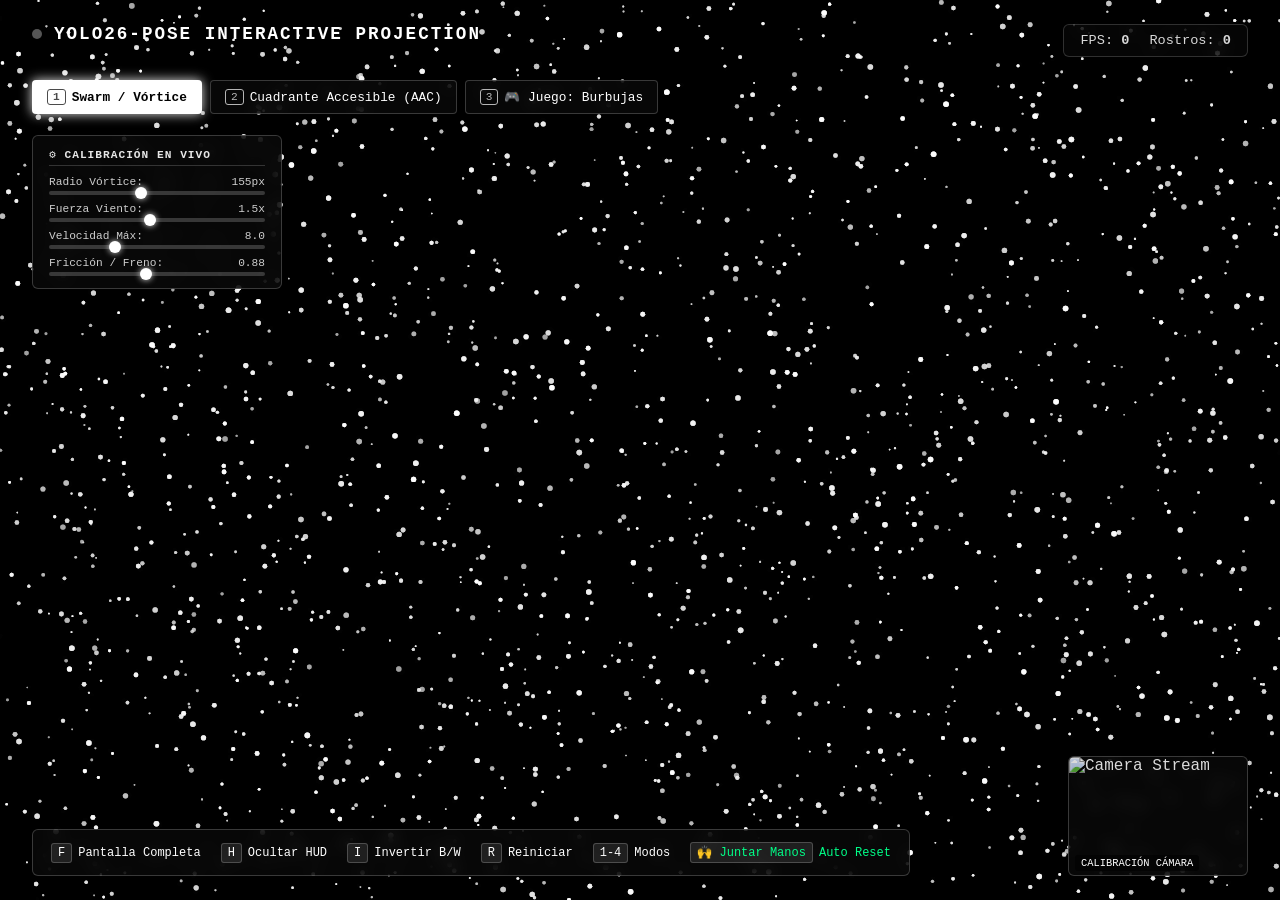
==== templates/index.html @ 2532fade "Initial commit: Proyeccion Interactiva YOLO Pose & Modos Feria de Ciencias" ====
<!DOCTYPE html>
<html lang="es">
<head>
    <meta charset="UTF-8">
    <meta name="viewport" content="width=device-width, initial-scale=1.0">
    <title>Proyección Interactiva | YOLO Pose Particles</title>
    <link rel="stylesheet" href="/static/css/styles.css">
</head>
<body>
    <!-- Canvas de Renderizado de Partículas -->
    <canvas id="projectionCanvas"></canvas>

    <!-- Cursor Facial Overlay (Puntero Láser / Guía de Cabeza) -->
    <div id="faceCursorIndicator">
        <div class="cross-h"></div>
    </div>

    <!-- Notificación Toast -->
    <div id="toastMsg" class="toast-msg">MODO: SWARM</div>

    <!-- HUD de Control & Métricas (Ocultable con [H]) -->
    <div id="hudContainer">
        <header class="hud-header">
            <div class="hud-title">
                <div id="statusDot" class="status-dot"></div>
                <span>YOLO26-POSE INTERACTIVE PROJECTION</span>
            </div>
            <div class="hud-metrics">
                <div>FPS: <strong id="fpsDisplay">0</strong></div>
                <div>Rostros: <strong id="faceCountDisplay">0</strong></div>
            </div>
        </header>

        <!-- Selector de Modos -->
        <nav class="mode-selector">
            <button class="mode-btn active" data-mode="swarm"><span class="key">1</span> Swarm / Vórtice</button>
            <button class="mode-btn" data-mode="quadrant"><span class="key">2</span> Cuadrante Accesible (AAC)</button>
            <button class="mode-btn" data-mode="bubbles"><span class="key">3</span> 🎮 Juego: Burbujas</button>
        </nav>

        <!-- Panel de Calibración Rápida en Vivo -->
        <div class="quick-tuning-panel">
            <div class="tuning-title">⚙️ CALIBRACIÓN EN VIVO</div>
            <div class="tuning-row">
                <label>Radio Vórtice: <span id="vortexVal">155px</span></label>
                <input type="range" id="vortexRadiusSlider" min="50" max="300" value="155" step="5">
            </div>
            <div class="tuning-row">
                <label>Fuerza Viento: <span id="windVal">1.5x</span></label>
                <input type="range" id="windStrengthSlider" min="0.2" max="3.0" value="1.5" step="0.1">
            </div>
            <div class="tuning-row">
                <label>Velocidad Máx: <span id="speedVal">8.0</span></label>
                <input type="range" id="maxSpeedSlider" min="3.0" max="20.0" value="8.0" step="0.5">
            </div>
            <div class="tuning-row">
                <label>Fricción / Freno: <span id="frictionVal">0.88</span></label>
                <input type="range" id="frictionSlider" min="0.80" max="0.98" value="0.88" step="0.01">
            </div>
        </div>

        <!-- MODO 3: Tablero Cuadrante Accesible (Grandes Zonas de Comunicación Rápida) -->
        <div id="quadrantPanel" class="quadrant-board-container hidden">
            <div class="quadrant-card top-left" data-msg="HOLA, BUENOS DÍAS">
                <div class="quad-icon">👋</div>
                <div class="quad-title">HOLA</div>
                <div class="quad-desc">Saludo cordial</div>
                <div class="dwell-fill"></div>
            </div>
            <div class="quadrant-card top-right" data-msg="MUCHAS GRACIAS">
                <div class="quad-icon">🙏</div>
                <div class="quad-title">GRACIAS</div>
                <div class="quad-desc">Agradecimiento</div>
                <div class="dwell-fill"></div>
            </div>
            <div class="quadrant-center-bar">
                <div class="quad-center-btn yes-btn" data-msg="SÍ">
                    <span>✅ SÍ</span>
                    <div class="dwell-fill"></div>
                </div>
                <div class="quad-center-status">
                    <span id="quadrantOutput">MUEVE LA CABEZA A UN CUADRANTE</span>
                </div>
                <div class="quad-center-btn no-btn" data-msg="NO">
                    <span>❌ NO</span>
                    <div class="dwell-fill"></div>
                </div>
            </div>
            <div class="quadrant-card bottom-left" data-msg="NECESITO AGUA POR FAVOR">
                <div class="quad-icon">💧</div>
                <div class="quad-title">AGUA</div>
                <div class="quad-desc">Hidratación</div>
                <div class="dwell-fill"></div>
            </div>
            <div class="quadrant-card bottom-right" data-msg="NECESITO AYUDA POR FAVOR">
                <div class="quad-icon">🆘</div>
                <div class="quad-title">AYUDA</div>
                <div class="quad-desc">Asistencia</div>
                <div class="dwell-fill"></div>
            </div>
        </div>

        <!-- MODO 4: Juego Interactivo de Reventar Burbujas con la Cabeza -->
        <div id="gameHudPanel" class="game-hud-container hidden">
            <div class="game-score-badge">
                <span>BURBUJAS REVENTADAS:</span>
                <strong id="gameScore">0</strong>
            </div>
            <div class="game-tip">🎯 ¡Toca las burbujas flotantes con tu nariz para reventarlas!</div>
        </div>

        <!-- Pie de página con atajos y miniatura de calibración -->
        <footer class="hud-footer">
            <div class="shortcuts-guide">
                <span><kbd>F</kbd> Pantalla Completa</span>
                <span><kbd>H</kbd> Ocultar HUD</span>
                <span><kbd>I</kbd> Invertir B/W</span>
                <span><kbd>R</kbd> Reiniciar</span>
                <span><kbd>1-4</kbd> Modos</span>
                <span class="gesture-badge"><kbd>🙌 Juntar Manos</kbd> Auto Reset</span>
            </div>

            <div class="cam-preview-box">
                <img src="/video_feed" alt="Camera Stream">
                <span class="cam-label">CALIBRACIÓN CÁMARA</span>
            </div>
        </footer>
    </div>

    <!-- Scripts -->
    <script src="/static/js/particles.js"></script>
    <script src="/static/js/app.js"></script>
</body>
</html>
---- static/css/styles.css ----
/* Reset & Base */
* {
    margin: 0;
    padding: 0;
    box-sizing: border-box;
    user-select: none;
}

:root {
    --bg-color: #000000;
    --fg-color: #ffffff;
    --accent-glow: rgba(255, 255, 255, 0.9);
    --panel-bg: rgba(10, 10, 10, 0.75);
    --panel-border: rgba(255, 255, 255, 0.2);
    --font-mono: "SF Mono", "Consolas", "Courier New", monospace;
}

/* Modo Invertido para proyección exterior de día */
body.inverted {
    --bg-color: #ffffff;
    --fg-color: #000000;
    --accent-glow: rgba(0, 0, 0, 0.9);
    --panel-bg: rgba(245, 245, 245, 0.85);
    --panel-border: rgba(0, 0, 0, 0.2);
}

html, body {
    width: 100%;
    height: 100%;
    overflow: hidden;
    background-color: var(--bg-color);
    color: var(--fg-color);
    font-family: var(--font-mono);
    transition: background-color 0.3s ease, color 0.3s ease;
}

/* Canvas de Pantalla Completa */
#projectionCanvas {
    position: absolute;
    top: 0;
    left: 0;
    width: 100vw;
    height: 100vh;
    display: block;
    z-index: 1;
}

/* Cursor Facial Visual de Alta Visibilidad (Pointer Láser / Guía) */
#faceCursorIndicator {
    position: absolute;
    width: 36px;
    height: 36px;
    border: 3px solid #00ff88;
    border-radius: 50%;
    pointer-events: none;
    transform: translate(-50%, -50%);
    transition: opacity 0.15s ease, transform 0.08s ease;
    z-index: 9999;
    box-shadow: 0 0 20px #00ff88, 0 0 10px rgba(0, 255, 136, 0.8);
    display: none;
}

#faceCursorIndicator::before {
    content: '';
    position: absolute;
    top: 50%;
    left: 50%;
    width: 8px;
    height: 8px;
    background: #00ff88;
    border-radius: 50%;
    transform: translate(-50%, -50%);
    box-shadow: 0 0 8px #00ff88;
}

/* Cruz de mira de francotirador / guía precisa */
#faceCursorIndicator::after {
    content: '';
    position: absolute;
    top: -8px;
    bottom: -8px;
    left: 50%;
    width: 2px;
    background: rgba(0, 255, 136, 0.7);
    transform: translateX(-50%);
}

#faceCursorIndicator .cross-h {
    position: absolute;
    left: -8px;
    right: -8px;
    top: 50%;
    height: 2px;
    background: rgba(0, 255, 136, 0.7);
    transform: translateY(-50%);
}

/* HUD Overlay */
#hudContainer {
    position: absolute;
    top: 0;
    left: 0;
    width: 100%;
    height: 100%;
    pointer-events: none;
    z-index: 10;
    transition: opacity 0.3s ease;
}

#hudContainer.hidden {
    opacity: 0;
    pointer-events: none;
}

/* Panel Superior: Estado & Modos */
.hud-header {
    position: absolute;
    top: 24px;
    left: 32px;
    right: 32px;
    display: flex;
    justify-content: space-between;
    align-items: flex-start;
}

.hud-title {
    font-size: 1.1rem;
    font-weight: 700;
    letter-spacing: 2px;
    text-transform: uppercase;
    display: flex;
    align-items: center;
    gap: 12px;
}

.status-dot {
    width: 10px;
    height: 10px;
    border-radius: 50%;
    background-color: #555;
    transition: background-color 0.3s ease;
}

.status-dot.active {
    background-color: #00ff66;
    box-shadow: 0 0 8px #00ff66;
}

.status-dot.tracking {
    background-color: var(--fg-color);
    box-shadow: 0 0 10px var(--accent-glow);
}

.hud-metrics {
    display: flex;
    gap: 20px;
    font-size: 0.85rem;
    opacity: 0.85;
    background: var(--panel-bg);
    padding: 8px 16px;
    border-radius: 6px;
    border: 1px solid var(--panel-border);
    backdrop-filter: blur(8px);
}

/* Modos Visuales Selector */
.mode-selector {
    position: absolute;
    top: 80px;
    left: 32px;
    display: flex;
    gap: 8px;
    pointer-events: auto;
}

.mode-btn {
    background: var(--panel-bg);
    border: 1px solid var(--panel-border);
    color: var(--fg-color);
    font-family: inherit;
    font-size: 0.8rem;
    padding: 8px 14px;
    border-radius: 4px;
    cursor: pointer;
    backdrop-filter: blur(8px);
    transition: all 0.2s ease;
    display: flex;
    align-items: center;
    gap: 6px;
}

.mode-btn:hover {
    border-color: var(--fg-color);
    transform: translateY(-2px);
}

.mode-btn.active {
    background: var(--fg-color);
    color: var(--bg-color);
    font-weight: bold;
    box-shadow: 0 0 12px var(--accent-glow);
}

.mode-btn .key {
    display: inline-block;
    padding: 1px 5px;
    font-size: 0.7rem;
    border: 1px solid currentColor;
    border-radius: 3px;
    opacity: 0.7;
}

/* Panel de Calibración Rápida en Vivo */
.quick-tuning-panel {
    position: absolute;
    top: 135px;
    left: 32px;
    background: var(--panel-bg);
    border: 1px solid var(--panel-border);
    border-radius: 6px;
    padding: 12px 16px;
    font-size: 0.75rem;
    backdrop-filter: blur(10px);
    width: 250px;
    display: flex;
    flex-direction: column;
    gap: 8px;
    pointer-events: auto;
}

.tuning-title {
    font-weight: bold;
    letter-spacing: 1px;
    font-size: 0.7rem;
    opacity: 0.9;
    margin-bottom: 2px;
    border-bottom: 1px solid var(--panel-border);
    padding-bottom: 4px;
}

.tuning-row {
    display: flex;
    flex-direction: column;
    gap: 3px;
}

.tuning-row label {
    display: flex;
    justify-content: space-between;
    font-size: 0.7rem;
    opacity: 0.8;
}

.tuning-row input[type="range"] {
    -webkit-appearance: none;
    appearance: none;
    width: 100%;
    height: 4px;
    background: rgba(128, 128, 128, 0.4);
    border-radius: 2px;
    outline: none;
    cursor: pointer;
}

.tuning-row input[type="range"]::-webkit-slider-thumb {
    -webkit-appearance: none;
    appearance: none;
    width: 12px;
    height: 12px;
    background: var(--fg-color);
    border-radius: 50%;
    box-shadow: 0 0 6px var(--accent-glow);
    cursor: pointer;
}

/* Panel Inferior: Atajos y Calibración */
.hud-footer {
    position: absolute;
    bottom: 24px;
    left: 32px;
    right: 32px;
    display: flex;
    justify-content: space-between;
    align-items: flex-end;
}

.gesture-badge {
    color: #00ff88;
}

.shortcuts-guide {
    background: var(--panel-bg);
    border: 1px solid var(--panel-border);
    padding: 12px 18px;
    border-radius: 6px;
    font-size: 0.75rem;
    backdrop-filter: blur(8px);
    display: flex;
    gap: 20px;
    pointer-events: auto;
}

.shortcuts-guide span {
    display: flex;
    align-items: center;
    gap: 6px;
}

.shortcuts-guide kbd {
    background: rgba(128, 128, 128, 0.2);
    border: 1px solid var(--panel-border);
    padding: 2px 6px;
    border-radius: 3px;
    font-family: inherit;
    font-size: 0.75rem;
}

/* Mini Camara Preview */
.cam-preview-box {
    width: 180px;
    height: 120px;
    background: var(--panel-bg);
    border: 1px solid var(--panel-border);
    border-radius: 6px;
    overflow: hidden;
    position: relative;
    backdrop-filter: blur(8px);
    pointer-events: auto;
}

.cam-preview-box img {
    width: 100%;
    height: 100%;
    object-fit: cover;
    opacity: 0.85;
}

.cam-label {
    position: absolute;
    bottom: 4px;
    left: 6px;
    font-size: 0.65rem;
    background: rgba(0, 0, 0, 0.6);
    padding: 2px 6px;
    border-radius: 3px;
    color: #fff;
}

/* MODO 3: Tablero Cuadrante Accesible (Grandes Zonas) */
.quadrant-board-container {
    position: absolute;
    top: 50%;
    left: 50%;
    transform: translate(-50%, -50%);
    width: 900px;
    height: 580px;
    max-width: 94vw;
    max-height: 85vh;
    display: grid;
    grid-template-columns: 1fr 1fr;
    grid-template-rows: 1fr 65px 1fr;
    gap: 16px;
    z-index: 20;
    pointer-events: auto;
    transition: opacity 0.3s ease;
}

.quadrant-board-container.hidden {
    display: none;
    opacity: 0;
    pointer-events: none;
}

.quadrant-card {
    position: relative;
    background: var(--panel-bg);
    border: 2px solid var(--fg-color);
    border-radius: 14px;
    display: flex;
    flex-direction: column;
    justify-content: center;
    align-items: center;
    cursor: pointer;
    overflow: hidden;
    backdrop-filter: blur(12px);
    transition: all 0.2s ease;
    box-shadow: 0 4px 20px rgba(0, 0, 0, 0.6);
}

.quadrant-card .quad-icon {
    font-size: 3.5rem;
    margin-bottom: 8px;
}

.quadrant-card .quad-title {
    font-size: 2rem;
    font-weight: 900;
    letter-spacing: 2px;
}

.quadrant-card .quad-desc {
    font-size: 0.85rem;
    opacity: 0.7;
    margin-top: 4px;
}

.quadrant-card.targeted, .quad-center-btn.targeted {
    border-color: #00ff88;
    box-shadow: 0 0 25px rgba(0, 255, 136, 0.6);
    transform: scale(1.03);
}

.quadrant-card.selected, .quad-center-btn.selected {
    background: var(--fg-color);
    color: var(--bg-color);
    transform: scale(0.97);
}

/* Barra central SÍ / NO y Estado */
.quadrant-center-bar {
    grid-column: span 2;
    display: flex;
    gap: 14px;
}

.quad-center-btn {
    position: relative;
    flex: 1;
    background: var(--panel-bg);
    border: 2px solid var(--fg-color);
    border-radius: 10px;
    display: flex;
    justify-content: center;
    align-items: center;
    font-size: 1.2rem;
    font-weight: bold;
    cursor: pointer;
    overflow: hidden;
    backdrop-filter: blur(10px);
    transition: all 0.2s ease;
}

.quad-center-status {
    flex: 2;
    background: rgba(128, 128, 128, 0.15);
    border: 1px dashed var(--panel-border);
    border-radius: 10px;
    display: flex;
    justify-content: center;
    align-items: center;
    font-size: 0.9rem;
    font-weight: bold;
    letter-spacing: 1px;
    text-align: center;
    padding: 0 12px;
}

.dwell-fill {
    position: absolute;
    bottom: 0;
    left: 0;
    width: 0%;
    height: 100%;
    background: #00ff88;
    opacity: 0.35;
    pointer-events: none;
    transition: width 0.05s linear;
}

/* MODO 4: Juego de Burbujas HUD */
.game-hud-container {
    position: absolute;
    top: 90px;
    left: 50%;
    transform: translateX(-50%);
    display: flex;
    flex-direction: column;
    align-items: center;
    gap: 8px;
    z-index: 20;
    pointer-events: none;
}

.game-hud-container.hidden {
    display: none;
}

.game-score-badge {
    background: var(--panel-bg);
    border: 2px solid #00ff88;
    padding: 10px 24px;
    border-radius: 30px;
    font-size: 1.2rem;
    font-weight: bold;
    letter-spacing: 1px;
    backdrop-filter: blur(10px);
    box-shadow: 0 0 20px rgba(0, 255, 136, 0.5);
    display: flex;
    gap: 12px;
    align-items: center;
}

.game-score-badge strong {
    font-size: 1.6rem;
    color: #00ff88;
}

.game-tip {
    font-size: 0.8rem;
    opacity: 0.85;
    background: rgba(0, 0, 0, 0.6);
    padding: 4px 12px;
    border-radius: 12px;
}

/* Notificación flotante temporal */
.toast-msg {
    position: absolute;
    bottom: 90px;
    left: 50%;
    transform: translateX(-50%);
    background: var(--fg-color);
    color: var(--bg-color);
    padding: 8px 20px;
    border-radius: 20px;
    font-size: 0.85rem;
    font-weight: bold;
    letter-spacing: 1px;
    box-shadow: 0 0 20px var(--accent-glow);
    pointer-events: none;
    opacity: 0;
    transition: opacity 0.3s ease, transform 0.3s ease;
    z-index: 100;
}

.toast-msg.show {
    opacity: 1;
    transform: translateX(-50%) translateY(-10px);
}
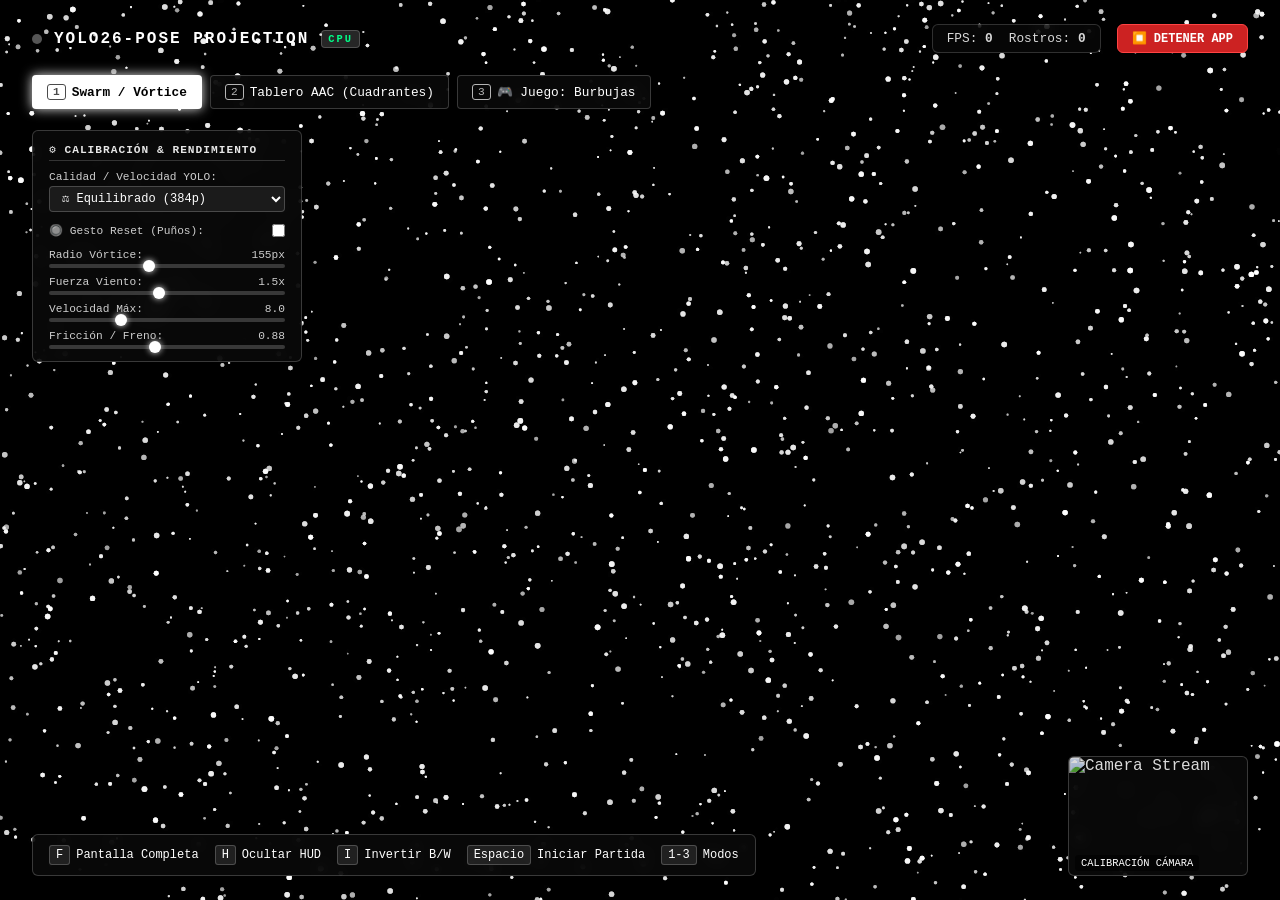
==== commit 46e2fcda: "mejoras en el juego y boton de detener" ====
--- a/templates/index.html
+++ b/templates/index.html
@@ -10,37 +10,132 @@
     <!-- Canvas de Renderizado de Partículas -->
     <canvas id="projectionCanvas"></canvas>
 
-    <!-- Cursor Facial Overlay (Puntero Láser / Guía de Cabeza) -->
-    <div id="faceCursorIndicator">
+    <!-- Punteros Faciales Láser -->
+    <div id="faceCursorIndicator" class="cursor-p1">
         <div class="cross-h"></div>
+        <span class="cursor-tag">P1</span>
+    </div>
+    <div id="faceCursorIndicatorP2" class="cursor-p2">
+        <div class="cross-h"></div>
+        <span class="cursor-tag">P2</span>
     </div>
 
     <!-- Notificación Toast -->
     <div id="toastMsg" class="toast-msg">MODO: SWARM</div>
+
+    <!-- OVERLAY PERMANENTE DEL JUEGO (SIEMPRE VISIBLE EN MODO BURBUJAS AUN CON HUD OCULTO [H]) -->
+    <div id="gameFloatingOverlay" class="game-floating-overlay hidden">
+        <div class="game-top-bar">
+            <!-- Timer Gigante de Competencia -->
+            <div class="game-timer-card">
+                <span class="timer-label">⏱️ TIEMPO RESTANTE</span>
+                <span id="gameTimerValue" class="timer-clock">01:00</span>
+            </div>
+
+            <!-- Marcador Jugador 1 -->
+            <div class="player-score-card p1-card">
+                <div class="p-avatar">P1</div>
+                <div class="p-info">
+                    <span class="p-name">JUGADOR 1</span>
+                    <strong id="scoreP1" class="p-points">0</strong>
+                </div>
+            </div>
+
+            <!-- Marcador Jugador 2 (Versus) -->
+            <div id="scoreCardP2" class="player-score-card p2-card hidden">
+                <div class="p-avatar">P2</div>
+                <div class="p-info">
+                    <span class="p-name">JUGADOR 2</span>
+                    <strong id="scoreP2" class="p-points">0</strong>
+                </div>
+            </div>
+        </div>
+
+        <!-- Banner de Estado de la Partida (Cuenta regresiva / Fin) -->
+        <div id="gameBigNotice" class="game-big-notice hidden">
+            <span id="gameBigNoticeText">¡LISTOS!</span>
+        </div>
+    </div>
+
+    <!-- MODAL / POPUP DE HISCORES (RÉCORDS) -->
+    <div id="hiscoresModal" class="modal-overlay hidden">
+        <div class="modal-content">
+            <div class="modal-header">
+                <h2>🏆 TABLA DE HIGH SCORES LOCAL</h2>
+                <button id="closeHiscoresBtn" class="modal-close">&times;</button>
+            </div>
+            <div class="modal-body">
+                <table class="hiscores-table">
+                    <thead>
+                        <tr>
+                            <th>#</th>
+                            <th>Modo</th>
+                            <th>Tiempo</th>
+                            <th>Puntaje</th>
+                            <th>Ganador</th>
+                            <th>Fecha</th>
+                        </tr>
+                    </thead>
+                    <tbody id="hiscoresTableBody">
+                        <tr><td colspan="6">Cargando récords...</td></tr>
+                    </tbody>
+                </table>
+            </div>
+            <div class="modal-footer">
+                <button id="btnNewGameFromModal" class="btn-primary">🎮 NUEVA PARTIDA</button>
+            </div>
+        </div>
+    </div>
 
     <!-- HUD de Control & Métricas (Ocultable con [H]) -->
     <div id="hudContainer">
         <header class="hud-header">
             <div class="hud-title">
                 <div id="statusDot" class="status-dot"></div>
-                <span>YOLO26-POSE INTERACTIVE PROJECTION</span>
-            </div>
-            <div class="hud-metrics">
-                <div>FPS: <strong id="fpsDisplay">0</strong></div>
-                <div>Rostros: <strong id="faceCountDisplay">0</strong></div>
+                <span>YOLO26-POSE PROJECTION</span>
+                <span id="deviceBadge" class="device-badge">CPU</span>
+            </div>
+            
+            <div class="hud-actions">
+                <div class="hud-metrics">
+                    <div>FPS: <strong id="fpsDisplay">0</strong></div>
+                    <div>Rostros: <strong id="faceCountDisplay">0</strong></div>
+                </div>
+
+                <!-- Botón de Apagado Limpio -->
+                <button id="btnShutdown" class="btn-shutdown" title="Detener el servidor y liberar la cámara">
+                    ⏹️ DETENER APP
+                </button>
             </div>
         </header>
 
         <!-- Selector de Modos -->
         <nav class="mode-selector">
             <button class="mode-btn active" data-mode="swarm"><span class="key">1</span> Swarm / Vórtice</button>
-            <button class="mode-btn" data-mode="quadrant"><span class="key">2</span> Cuadrante Accesible (AAC)</button>
+            <button class="mode-btn" data-mode="quadrant"><span class="key">2</span> Tablero AAC (Cuadrantes)</button>
             <button class="mode-btn" data-mode="bubbles"><span class="key">3</span> 🎮 Juego: Burbujas</button>
         </nav>
 
         <!-- Panel de Calibración Rápida en Vivo -->
         <div class="quick-tuning-panel">
-            <div class="tuning-title">⚙️ CALIBRACIÓN EN VIVO</div>
+            <div class="tuning-title">⚙️ CALIBRACIÓN & RENDIMIENTO</div>
+            
+            <!-- Selector de Rendimiento / Tamaño de Inferencia (Turbo para notebooks) -->
+            <div class="tuning-row">
+                <label>Calidad / Velocidad YOLO:</label>
+                <select id="inferenceSizeSelect" class="tuning-select">
+                    <option value="320">⚡ Turbo (320p - Ideal i7/840M)</option>
+                    <option value="384" selected>⚖️ Equilibrado (384p)</option>
+                    <option value="640">🎯 Alta Precisión (640p)</option>
+                </select>
+            </div>
+
+            <!-- Toggle Gesto Manos Juntas Reset -->
+            <div class="tuning-row toggle-row">
+                <label for="gestureResetToggle">🔘 Gesto Reset (Puños):</label>
+                <input type="checkbox" id="gestureResetToggle">
+            </div>
+
             <div class="tuning-row">
                 <label>Radio Vórtice: <span id="vortexVal">155px</span></label>
                 <input type="range" id="vortexRadiusSlider" min="50" max="300" value="155" step="5">
@@ -59,7 +154,30 @@
             </div>
         </div>
 
-        <!-- MODO 3: Tablero Cuadrante Accesible (Grandes Zonas de Comunicación Rápida) -->
+        <!-- PANEL DE CONTROL ESPECÍFICO DEL JUEGO DE BURBUJAS -->
+        <div id="gameControlPanel" class="game-control-panel hidden">
+            <div class="tuning-title">🎮 CONFIGURACIÓN DE COMPETENCIA</div>
+            
+            <div class="tuning-row">
+                <label>Participantes:</label>
+                <div class="player-toggle-group">
+                    <button id="btnMode1P" class="btn-toggle active">👤 1 Jugador</button>
+                    <button id="btnMode2P" class="btn-toggle">👥 2 Jugadores (Versus)</button>
+                </div>
+            </div>
+
+            <div class="tuning-row">
+                <label>Duración Timer: <strong id="timerSettingVal">60s</strong></label>
+                <input type="range" id="gameDurationSlider" min="30" max="120" value="60" step="10">
+            </div>
+
+            <div class="game-btn-group">
+                <button id="btnStartGame" class="btn-start-game">▶ INICIAR PARTIDA</button>
+                <button id="btnViewHiscores" class="btn-view-hiscores">🏆 VER RÉCORDS</button>
+            </div>
+        </div>
+
+        <!-- MODO 2: Tablero Cuadrante Accesible (Grandes Zonas de Comunicación Rápida) -->
         <div id="quadrantPanel" class="quadrant-board-container hidden">
             <div class="quadrant-card top-left" data-msg="HOLA, BUENOS DÍAS">
                 <div class="quad-icon">👋</div>
@@ -98,15 +216,6 @@
                 <div class="quad-desc">Asistencia</div>
                 <div class="dwell-fill"></div>
             </div>
-        </div>
-
-        <!-- MODO 4: Juego Interactivo de Reventar Burbujas con la Cabeza -->
-        <div id="gameHudPanel" class="game-hud-container hidden">
-            <div class="game-score-badge">
-                <span>BURBUJAS REVENTADAS:</span>
-                <strong id="gameScore">0</strong>
-            </div>
-            <div class="game-tip">🎯 ¡Toca las burbujas flotantes con tu nariz para reventarlas!</div>
         </div>
 
         <!-- Pie de página con atajos y miniatura de calibración -->
@@ -115,9 +224,8 @@
                 <span><kbd>F</kbd> Pantalla Completa</span>
                 <span><kbd>H</kbd> Ocultar HUD</span>
                 <span><kbd>I</kbd> Invertir B/W</span>
-                <span><kbd>R</kbd> Reiniciar</span>
-                <span><kbd>1-4</kbd> Modos</span>
-                <span class="gesture-badge"><kbd>🙌 Juntar Manos</kbd> Auto Reset</span>
+                <span><kbd>Espacio</kbd> Iniciar Partida</span>
+                <span><kbd>1-3</kbd> Modos</span>
             </div>
 
             <div class="cam-preview-box">
--- a/static/css/styles.css
+++ b/static/css/styles.css
@@ -10,8 +10,10 @@
     --bg-color: #000000;
     --fg-color: #ffffff;
     --accent-glow: rgba(255, 255, 255, 0.9);
-    --panel-bg: rgba(10, 10, 10, 0.75);
+    --panel-bg: rgba(10, 10, 10, 0.85);
     --panel-border: rgba(255, 255, 255, 0.2);
+    --p1-color: #00ff88;
+    --p2-color: #ff9900;
     --font-mono: "SF Mono", "Consolas", "Courier New", monospace;
 }
 
@@ -20,7 +22,7 @@
     --bg-color: #ffffff;
     --fg-color: #000000;
     --accent-glow: rgba(0, 0, 0, 0.9);
-    --panel-bg: rgba(245, 245, 245, 0.85);
+    --panel-bg: rgba(245, 245, 245, 0.88);
     --panel-border: rgba(0, 0, 0, 0.2);
 }
 
@@ -45,57 +47,224 @@
     z-index: 1;
 }
 
-/* Cursor Facial Visual de Alta Visibilidad (Pointer Láser / Guía) */
-#faceCursorIndicator {
+/* Cursors Faciales Láser */
+#faceCursorIndicator, #faceCursorIndicatorP2 {
     position: absolute;
     width: 36px;
     height: 36px;
-    border: 3px solid #00ff88;
     border-radius: 50%;
     pointer-events: none;
     transform: translate(-50%, -50%);
     transition: opacity 0.15s ease, transform 0.08s ease;
     z-index: 9999;
-    box-shadow: 0 0 20px #00ff88, 0 0 10px rgba(0, 255, 136, 0.8);
     display: none;
 }
 
-#faceCursorIndicator::before {
+#faceCursorIndicator.cursor-p1 {
+    border: 3px solid var(--p1-color);
+    box-shadow: 0 0 20px var(--p1-color), 0 0 10px rgba(0, 255, 136, 0.8);
+}
+
+#faceCursorIndicatorP2.cursor-p2 {
+    border: 3px solid var(--p2-color);
+    box-shadow: 0 0 20px var(--p2-color), 0 0 10px rgba(255, 153, 0, 0.8);
+}
+
+#faceCursorIndicator::before, #faceCursorIndicatorP2::before {
     content: '';
     position: absolute;
     top: 50%;
     left: 50%;
     width: 8px;
     height: 8px;
-    background: #00ff88;
     border-radius: 50%;
     transform: translate(-50%, -50%);
-    box-shadow: 0 0 8px #00ff88;
-}
-
-/* Cruz de mira de francotirador / guía precisa */
-#faceCursorIndicator::after {
-    content: '';
-    position: absolute;
-    top: -8px;
-    bottom: -8px;
-    left: 50%;
-    width: 2px;
-    background: rgba(0, 255, 136, 0.7);
-    transform: translateX(-50%);
-}
-
-#faceCursorIndicator .cross-h {
+}
+
+#faceCursorIndicator.cursor-p1::before { background: var(--p1-color); box-shadow: 0 0 8px var(--p1-color); }
+#faceCursorIndicatorP2.cursor-p2::before { background: var(--p2-color); box-shadow: 0 0 8px var(--p2-color); }
+
+#faceCursorIndicator .cross-h, #faceCursorIndicatorP2 .cross-h {
     position: absolute;
     left: -8px;
     right: -8px;
     top: 50%;
     height: 2px;
-    background: rgba(0, 255, 136, 0.7);
     transform: translateY(-50%);
 }
-
-/* HUD Overlay */
+#faceCursorIndicator .cross-h { background: rgba(0, 255, 136, 0.7); }
+#faceCursorIndicatorP2 .cross-h { background: rgba(255, 153, 0, 0.7); }
+
+.cursor-tag {
+    position: absolute;
+    top: -20px;
+    left: 50%;
+    transform: translateX(-50%);
+    font-size: 0.7rem;
+    font-weight: 900;
+    padding: 1px 4px;
+    border-radius: 3px;
+    background: rgba(0, 0, 0, 0.8);
+    color: #fff;
+}
+
+/* ========================================================= */
+/* OVERLAY FLOTANTE PERMANENTE PARA EL JUEGO (PROYECCIÓN)   */
+/* ========================================================= */
+.game-floating-overlay {
+    position: absolute;
+    top: 20px;
+    left: 50%;
+    transform: translateX(-50%);
+    z-index: 15; /* Superior al canvas pero independiente del HUD */
+    pointer-events: none;
+    display: flex;
+    flex-direction: column;
+    align-items: center;
+    gap: 16px;
+}
+
+.game-floating-overlay.hidden {
+    display: none;
+}
+
+.game-top-bar {
+    display: flex;
+    align-items: center;
+    gap: 24px;
+}
+
+/* Tarjeta del Timer */
+.game-timer-card {
+    background: var(--panel-bg);
+    border: 2px solid var(--fg-color);
+    padding: 8px 24px;
+    border-radius: 14px;
+    display: flex;
+    flex-direction: column;
+    align-items: center;
+    backdrop-filter: blur(12px);
+    box-shadow: 0 6px 25px rgba(0, 0, 0, 0.8);
+}
+
+.timer-label {
+    font-size: 0.7rem;
+    letter-spacing: 1.5px;
+    opacity: 0.8;
+}
+
+.timer-clock {
+    font-size: 2.2rem;
+    font-weight: 900;
+    letter-spacing: 2px;
+    color: #00e5ff;
+    text-shadow: 0 0 15px rgba(0, 229, 255, 0.6);
+}
+
+.timer-clock.urgent {
+    color: #ff3333;
+    animation: pulseTimer 0.6s infinite alternate;
+}
+
+@keyframes pulseTimer {
+    from { transform: scale(1); text-shadow: 0 0 10px #ff3333; }
+    to { transform: scale(1.15); text-shadow: 0 0 25px #ff0000; }
+}
+
+/* Tarjetas de Marcador de Jugadores */
+.player-score-card {
+    background: var(--panel-bg);
+    border-radius: 12px;
+    padding: 8px 20px;
+    display: flex;
+    align-items: center;
+    gap: 12px;
+    backdrop-filter: blur(12px);
+    box-shadow: 0 6px 20px rgba(0, 0, 0, 0.7);
+    transition: transform 0.2s ease;
+}
+
+.player-score-card.p1-card {
+    border: 2px solid var(--p1-color);
+}
+.player-score-card.p1-card .p-avatar {
+    background: var(--p1-color);
+    color: #000;
+}
+.player-score-card.p1-card .p-points {
+    color: var(--p1-color);
+}
+
+.player-score-card.p2-card {
+    border: 2px solid var(--p2-color);
+}
+.player-score-card.p2-card .p-avatar {
+    background: var(--p2-color);
+    color: #000;
+}
+.player-score-card.p2-card .p-points {
+    color: var(--p2-color);
+}
+
+.player-score-card.hidden {
+    display: none;
+}
+
+.p-avatar {
+    width: 32px;
+    height: 32px;
+    border-radius: 50%;
+    display: flex;
+    justify-content: center;
+    align-items: center;
+    font-weight: 900;
+    font-size: 0.85rem;
+}
+
+.p-info {
+    display: flex;
+    flex-direction: column;
+}
+
+.p-name {
+    font-size: 0.65rem;
+    letter-spacing: 1px;
+    opacity: 0.8;
+}
+
+.p-points {
+    font-size: 1.8rem;
+    font-weight: 900;
+    line-height: 1;
+}
+
+/* Gran Anuncio en Centro de Pantalla */
+.game-big-notice {
+    background: rgba(0, 0, 0, 0.85);
+    border: 3px solid #00e5ff;
+    padding: 16px 40px;
+    border-radius: 20px;
+    font-size: 2.5rem;
+    font-weight: 900;
+    letter-spacing: 2px;
+    color: #ffffff;
+    box-shadow: 0 0 40px rgba(0, 229, 255, 0.8);
+    backdrop-filter: blur(14px);
+    animation: noticePop 0.4s cubic-bezier(0.175, 0.885, 0.32, 1.275);
+}
+
+.game-big-notice.hidden {
+    display: none;
+}
+
+@keyframes noticePop {
+    0% { transform: scale(0.6); opacity: 0; }
+    100% { transform: scale(1); opacity: 1; }
+}
+
+/* ========================================================= */
+/* HUD Overlay Ocultable con [H]                             */
+/* ========================================================= */
 #hudContainer {
     position: absolute;
     top: 0;
@@ -103,7 +272,7 @@
     width: 100%;
     height: 100%;
     pointer-events: none;
-    z-index: 10;
+    z-index: 20;
     transition: opacity 0.3s ease;
 }
 
@@ -112,7 +281,7 @@
     pointer-events: none;
 }
 
-/* Panel Superior: Estado & Modos */
+/* Panel Superior */
 .hud-header {
     position: absolute;
     top: 24px;
@@ -120,17 +289,26 @@
     right: 32px;
     display: flex;
     justify-content: space-between;
-    align-items: flex-start;
+    align-items: center;
 }
 
 .hud-title {
-    font-size: 1.1rem;
+    font-size: 1rem;
     font-weight: 700;
     letter-spacing: 2px;
     text-transform: uppercase;
     display: flex;
     align-items: center;
     gap: 12px;
+}
+
+.device-badge {
+    font-size: 0.65rem;
+    background: rgba(255, 255, 255, 0.15);
+    border: 1px solid var(--panel-border);
+    padding: 2px 6px;
+    border-radius: 4px;
+    color: #00ff88;
 }
 
 .status-dot {
@@ -151,22 +329,49 @@
     box-shadow: 0 0 10px var(--accent-glow);
 }
 
+.hud-actions {
+    display: flex;
+    align-items: center;
+    gap: 16px;
+    pointer-events: auto;
+}
+
 .hud-metrics {
     display: flex;
-    gap: 20px;
-    font-size: 0.85rem;
+    gap: 16px;
+    font-size: 0.8rem;
     opacity: 0.85;
     background: var(--panel-bg);
-    padding: 8px 16px;
+    padding: 6px 14px;
     border-radius: 6px;
     border: 1px solid var(--panel-border);
     backdrop-filter: blur(8px);
 }
 
-/* Modos Visuales Selector */
+.btn-shutdown {
+    background: #cc2222;
+    color: #fff;
+    border: 1px solid #ff4444;
+    font-family: inherit;
+    font-size: 0.75rem;
+    font-weight: bold;
+    padding: 6px 14px;
+    border-radius: 6px;
+    cursor: pointer;
+    backdrop-filter: blur(8px);
+    transition: all 0.2s ease;
+}
+
+.btn-shutdown:hover {
+    background: #ee0000;
+    box-shadow: 0 0 12px rgba(255, 0, 0, 0.6);
+    transform: translateY(-2px);
+}
+
+/* Modos Visuales */
 .mode-selector {
     position: absolute;
-    top: 80px;
+    top: 75px;
     left: 32px;
     display: flex;
     gap: 8px;
@@ -210,10 +415,10 @@
     opacity: 0.7;
 }
 
-/* Panel de Calibración Rápida en Vivo */
+/* Panel de Calibración & Rendimiento */
 .quick-tuning-panel {
     position: absolute;
-    top: 135px;
+    top: 130px;
     left: 32px;
     background: var(--panel-bg);
     border: 1px solid var(--panel-border);
@@ -221,7 +426,7 @@
     padding: 12px 16px;
     font-size: 0.75rem;
     backdrop-filter: blur(10px);
-    width: 250px;
+    width: 270px;
     display: flex;
     flex-direction: column;
     gap: 8px;
@@ -244,6 +449,25 @@
     gap: 3px;
 }
 
+.tuning-row.toggle-row {
+    flex-direction: row;
+    justify-content: space-between;
+    align-items: center;
+    padding: 4px 0;
+}
+
+.tuning-select {
+    background: rgba(30, 30, 30, 0.9);
+    color: #fff;
+    border: 1px solid var(--panel-border);
+    padding: 4px 8px;
+    border-radius: 4px;
+    font-family: inherit;
+    font-size: 0.75rem;
+    outline: none;
+    cursor: pointer;
+}
+
 .tuning-row label {
     display: flex;
     justify-content: space-between;
@@ -273,7 +497,197 @@
     cursor: pointer;
 }
 
-/* Panel Inferior: Atajos y Calibración */
+/* Panel de Control Específico del Juego de Burbujas */
+.game-control-panel {
+    position: absolute;
+    top: 130px;
+    right: 32px;
+    background: var(--panel-bg);
+    border: 1px solid var(--panel-border);
+    border-radius: 8px;
+    padding: 14px 18px;
+    font-size: 0.75rem;
+    backdrop-filter: blur(10px);
+    width: 290px;
+    display: flex;
+    flex-direction: column;
+    gap: 12px;
+    pointer-events: auto;
+    box-shadow: 0 4px 20px rgba(0, 0, 0, 0.6);
+}
+
+.game-control-panel.hidden {
+    display: none;
+}
+
+.player-toggle-group {
+    display: flex;
+    gap: 6px;
+}
+
+.btn-toggle {
+    flex: 1;
+    background: rgba(255, 255, 255, 0.08);
+    border: 1px solid var(--panel-border);
+    color: var(--fg-color);
+    font-family: inherit;
+    font-size: 0.7rem;
+    padding: 6px 8px;
+    border-radius: 4px;
+    cursor: pointer;
+    transition: all 0.2s ease;
+}
+
+.btn-toggle.active {
+    background: #00ff88;
+    color: #000;
+    font-weight: bold;
+    border-color: #00ff88;
+}
+
+.game-btn-group {
+    display: flex;
+    flex-direction: column;
+    gap: 8px;
+    margin-top: 4px;
+}
+
+.btn-start-game {
+    background: #00ff88;
+    color: #000;
+    border: none;
+    font-family: inherit;
+    font-size: 0.85rem;
+    font-weight: 900;
+    padding: 10px;
+    border-radius: 6px;
+    cursor: pointer;
+    box-shadow: 0 0 15px rgba(0, 255, 136, 0.4);
+    transition: all 0.2s ease;
+}
+
+.btn-start-game:hover {
+    transform: translateY(-2px);
+    box-shadow: 0 0 20px rgba(0, 255, 136, 0.7);
+}
+
+.btn-view-hiscores {
+    background: rgba(255, 255, 255, 0.1);
+    color: var(--fg-color);
+    border: 1px solid var(--panel-border);
+    font-family: inherit;
+    font-size: 0.75rem;
+    padding: 6px;
+    border-radius: 4px;
+    cursor: pointer;
+    transition: all 0.2s ease;
+}
+
+.btn-view-hiscores:hover {
+    background: rgba(255, 255, 255, 0.2);
+}
+
+/* Modal de Highscores */
+.modal-overlay {
+    position: fixed;
+    top: 0;
+    left: 0;
+    width: 100vw;
+    height: 100vh;
+    background: rgba(0, 0, 0, 0.8);
+    display: flex;
+    justify-content: center;
+    align-items: center;
+    z-index: 10000;
+    backdrop-filter: blur(8px);
+}
+
+.modal-overlay.hidden {
+    display: none;
+}
+
+.modal-content {
+    background: #111;
+    border: 2px solid #00ff88;
+    border-radius: 12px;
+    width: 600px;
+    max-width: 90vw;
+    max-height: 80vh;
+    display: flex;
+    flex-direction: column;
+    box-shadow: 0 0 40px rgba(0, 255, 136, 0.4);
+    overflow: hidden;
+}
+
+.modal-header {
+    display: flex;
+    justify-content: space-between;
+    align-items: center;
+    padding: 16px 20px;
+    border-bottom: 1px solid #333;
+}
+
+.modal-header h2 {
+    font-size: 1.1rem;
+    color: #00ff88;
+    letter-spacing: 1px;
+}
+
+.modal-close {
+    background: none;
+    border: none;
+    color: #fff;
+    font-size: 1.5rem;
+    cursor: pointer;
+}
+
+.modal-body {
+    padding: 16px 20px;
+    overflow-y: auto;
+}
+
+.hiscores-table {
+    width: 100%;
+    border-collapse: collapse;
+    font-size: 0.8rem;
+}
+
+.hiscores-table th, .hiscores-table td {
+    padding: 8px 10px;
+    text-align: left;
+    border-bottom: 1px solid #222;
+}
+
+.hiscores-table th {
+    color: #888;
+    font-size: 0.7rem;
+    text-transform: uppercase;
+}
+
+.hiscores-table .table-score {
+    font-weight: bold;
+    color: #00ff88;
+}
+
+.modal-footer {
+    padding: 12px 20px;
+    border-top: 1px solid #333;
+    display: flex;
+    justify-content: flex-end;
+}
+
+.btn-primary {
+    background: #00ff88;
+    color: #000;
+    border: none;
+    padding: 8px 16px;
+    font-family: inherit;
+    font-weight: bold;
+    border-radius: 4px;
+    cursor: pointer;
+}
+
+/* Footer Atajos */
 .hud-footer {
     position: absolute;
     bottom: 24px;
@@ -284,19 +698,15 @@
     align-items: flex-end;
 }
 
-.gesture-badge {
-    color: #00ff88;
-}
-
 .shortcuts-guide {
     background: var(--panel-bg);
     border: 1px solid var(--panel-border);
-    padding: 12px 18px;
+    padding: 10px 16px;
     border-radius: 6px;
     font-size: 0.75rem;
     backdrop-filter: blur(8px);
     display: flex;
-    gap: 20px;
+    gap: 16px;
     pointer-events: auto;
 }
 
@@ -315,7 +725,6 @@
     font-size: 0.75rem;
 }
 
-/* Mini Camara Preview */
 .cam-preview-box {
     width: 180px;
     height: 120px;
@@ -346,7 +755,7 @@
     color: #fff;
 }
 
-/* MODO 3: Tablero Cuadrante Accesible (Grandes Zonas) */
+/* Cuadrantes AAC */
 .quadrant-board-container {
     position: absolute;
     top: 50%;
@@ -367,8 +776,6 @@
 
 .quadrant-board-container.hidden {
     display: none;
-    opacity: 0;
-    pointer-events: none;
 }
 
 .quadrant-card {
@@ -416,7 +823,6 @@
     transform: scale(0.97);
 }
 
-/* Barra central SÍ / NO y Estado */
 .quadrant-center-bar {
     grid-column: span 2;
     display: flex;
@@ -467,53 +873,7 @@
     transition: width 0.05s linear;
 }
 
-/* MODO 4: Juego de Burbujas HUD */
-.game-hud-container {
-    position: absolute;
-    top: 90px;
-    left: 50%;
-    transform: translateX(-50%);
-    display: flex;
-    flex-direction: column;
-    align-items: center;
-    gap: 8px;
-    z-index: 20;
-    pointer-events: none;
-}
-
-.game-hud-container.hidden {
-    display: none;
-}
-
-.game-score-badge {
-    background: var(--panel-bg);
-    border: 2px solid #00ff88;
-    padding: 10px 24px;
-    border-radius: 30px;
-    font-size: 1.2rem;
-    font-weight: bold;
-    letter-spacing: 1px;
-    backdrop-filter: blur(10px);
-    box-shadow: 0 0 20px rgba(0, 255, 136, 0.5);
-    display: flex;
-    gap: 12px;
-    align-items: center;
-}
-
-.game-score-badge strong {
-    font-size: 1.6rem;
-    color: #00ff88;
-}
-
-.game-tip {
-    font-size: 0.8rem;
-    opacity: 0.85;
-    background: rgba(0, 0, 0, 0.6);
-    padding: 4px 12px;
-    border-radius: 12px;
-}
-
-/* Notificación flotante temporal */
+/* Toast */
 .toast-msg {
     position: absolute;
     bottom: 90px;
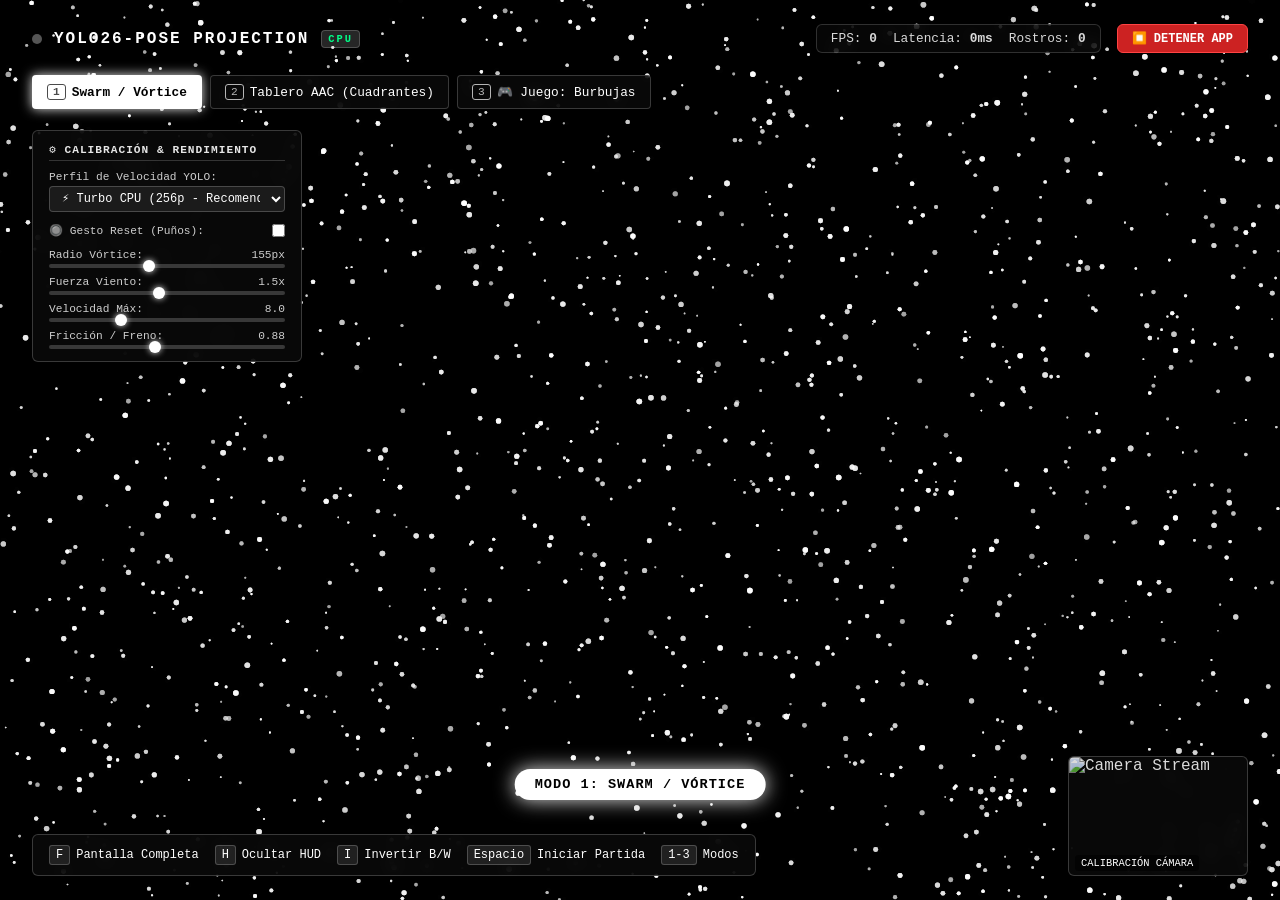
==== commit 30f9f1b3: "mejora modo rapido" ====
--- a/templates/index.html
+++ b/templates/index.html
@@ -99,6 +99,7 @@
             <div class="hud-actions">
                 <div class="hud-metrics">
                     <div>FPS: <strong id="fpsDisplay">0</strong></div>
+                    <div>Latencia: <strong id="latencyDisplay">0ms</strong></div>
                     <div>Rostros: <strong id="faceCountDisplay">0</strong></div>
                 </div>
 
@@ -120,13 +121,14 @@
         <div class="quick-tuning-panel">
             <div class="tuning-title">⚙️ CALIBRACIÓN & RENDIMIENTO</div>
             
-            <!-- Selector de Rendimiento / Tamaño de Inferencia (Turbo para notebooks) -->
-            <div class="tuning-row">
-                <label>Calidad / Velocidad YOLO:</label>
+            <!-- Selector de Rendimiento con saltos notorios -->
+            <div class="tuning-row">
+                <label>Perfil de Velocidad YOLO:</label>
                 <select id="inferenceSizeSelect" class="tuning-select">
-                    <option value="320">⚡ Turbo (320p - Ideal i7/840M)</option>
-                    <option value="384" selected>⚖️ Equilibrado (384p)</option>
-                    <option value="640">🎯 Alta Precisión (640p)</option>
+                    <option value="192">🚀 Ultra Rápido (192p + Skip - 40+ FPS)</option>
+                    <option value="256" selected>⚡ Turbo CPU (256p - Recomendado)</option>
+                    <option value="384">⚖️ Equilibrado (384p)</option>
+                    <option value="640">🎯 Alta Precisión (640p - Pesado)</option>
                 </select>
             </div>
 
--- a/static/css/styles.css
+++ b/static/css/styles.css
@@ -116,7 +116,7 @@
     top: 20px;
     left: 50%;
     transform: translateX(-50%);
-    z-index: 15; /* Superior al canvas pero independiente del HUD */
+    z-index: 15;
     pointer-events: none;
     display: flex;
     flex-direction: column;
@@ -125,7 +125,7 @@
 }
 
 .game-floating-overlay.hidden {
-    display: none;
+    display: none !important;
 }
 
 .game-top-bar {
@@ -207,7 +207,7 @@
 }
 
 .player-score-card.hidden {
-    display: none;
+    display: none !important;
 }
 
 .p-avatar {
@@ -254,7 +254,7 @@
 }
 
 .game-big-notice.hidden {
-    display: none;
+    display: none !important;
 }
 
 @keyframes noticePop {
@@ -360,6 +360,7 @@
     cursor: pointer;
     backdrop-filter: blur(8px);
     transition: all 0.2s ease;
+    pointer-events: auto;
 }
 
 .btn-shutdown:hover {
@@ -376,6 +377,7 @@
     display: flex;
     gap: 8px;
     pointer-events: auto;
+    z-index: 30;
 }
 
 .mode-btn {
@@ -392,6 +394,7 @@
     display: flex;
     align-items: center;
     gap: 6px;
+    pointer-events: auto;
 }
 
 .mode-btn:hover {
@@ -431,6 +434,7 @@
     flex-direction: column;
     gap: 8px;
     pointer-events: auto;
+    z-index: 25;
 }
 
 .tuning-title {
@@ -514,10 +518,11 @@
     gap: 12px;
     pointer-events: auto;
     box-shadow: 0 4px 20px rgba(0, 0, 0, 0.6);
+    z-index: 25;
 }
 
 .game-control-panel.hidden {
-    display: none;
+    display: none !important;
 }
 
 .player-toggle-group {
@@ -603,7 +608,7 @@
 }
 
 .modal-overlay.hidden {
-    display: none;
+    display: none !important;
 }
 
 .modal-content {
@@ -696,6 +701,7 @@
     display: flex;
     justify-content: space-between;
     align-items: flex-end;
+    pointer-events: none;
 }
 
 .shortcuts-guide {
@@ -775,7 +781,7 @@
 }
 
 .quadrant-board-container.hidden {
-    display: none;
+    display: none !important;
 }
 
 .quadrant-card {
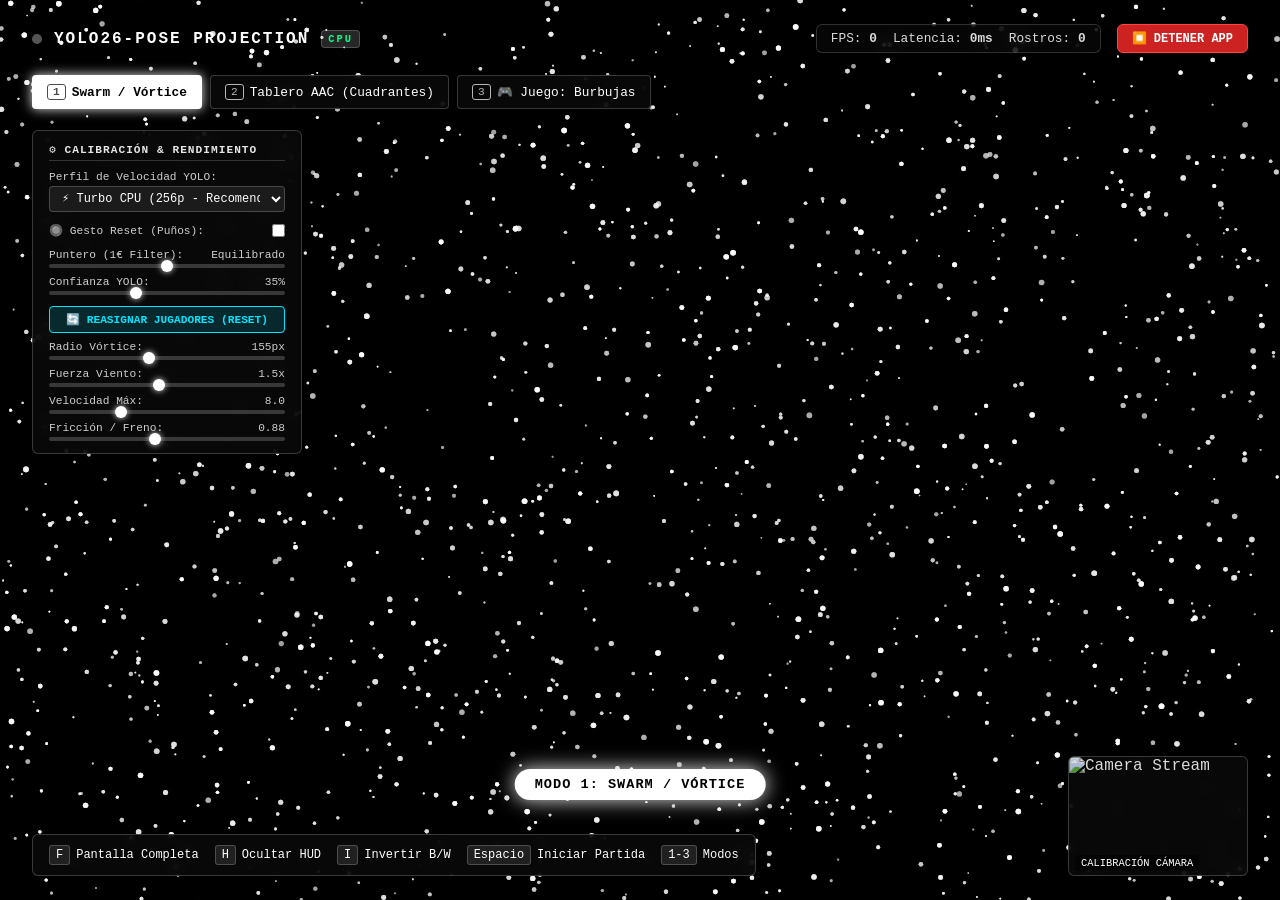
==== commit cc5f84b4: "optimizacion de latencia con One Euro Filter y tracking espacial de identidad" ====
--- a/templates/index.html
+++ b/templates/index.html
@@ -138,6 +138,25 @@
                 <input type="checkbox" id="gestureResetToggle">
             </div>
 
+            <!-- Calibración de Suavizado Adaptativo (One Euro Filter) -->
+            <div class="tuning-row">
+                <label>Puntero (1€ Filter): <span id="smoothingVal">Equilibrado</span></label>
+                <input type="range" id="smoothingSlider" min="1" max="5" value="3" step="1">
+            </div>
+
+            <!-- Umbral de Confianza YOLO -->
+            <div class="tuning-row">
+                <label>Confianza YOLO: <span id="confVal">35%</span></label>
+                <input type="range" id="confidenceSlider" min="15" max="70" value="35" step="5">
+            </div>
+
+            <!-- Botón Reasignación Manual de Identidades -->
+            <div class="tuning-row" style="margin-top: 3px;">
+                <button id="btnResetTracking" class="btn-toggle" style="width: 100%; text-align: center; padding: 6px; background: rgba(0, 229, 255, 0.15); border-color: #00e5ff; color: #00e5ff; font-weight: bold;" title="Reasignar Jugador 1 y Jugador 2">
+                    🔄 REASIGNAR JUGADORES (RESET)
+                </button>
+            </div>
+
             <div class="tuning-row">
                 <label>Radio Vórtice: <span id="vortexVal">155px</span></label>
                 <input type="range" id="vortexRadiusSlider" min="50" max="300" value="155" step="5">
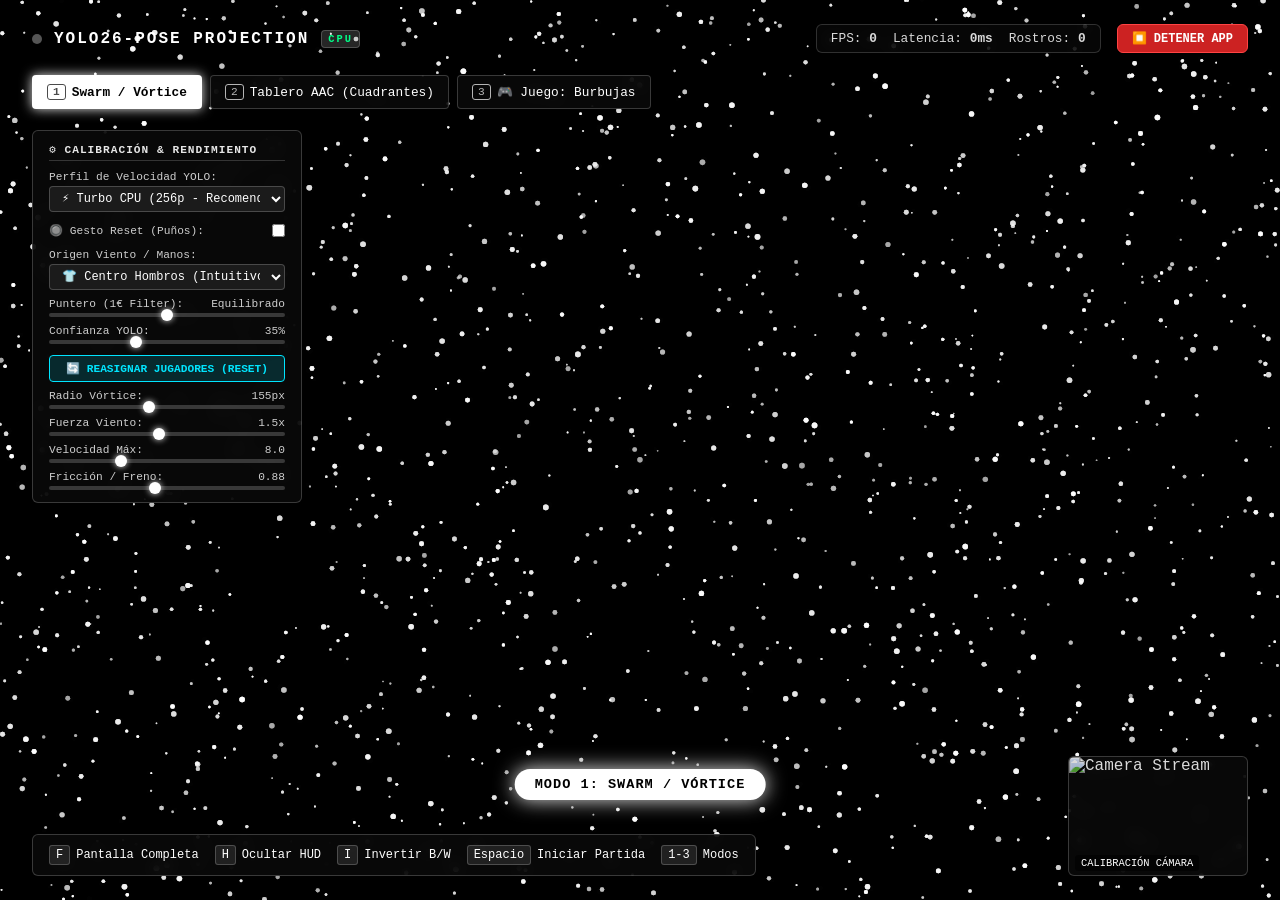
==== commit 218c6791: "vector de viento desde centro de hombros con selector interactivo en HUD" ====
--- a/templates/index.html
+++ b/templates/index.html
@@ -138,6 +138,15 @@
                 <input type="checkbox" id="gestureResetToggle">
             </div>
 
+            <!-- Selector de Origen de Vector Viento / Manos -->
+            <div class="tuning-row">
+                <label>Origen Viento / Manos:</label>
+                <select id="windOriginSelect" class="tuning-select">
+                    <option value="shoulders" selected>👕 Centro Hombros (Intuitivo)</option>
+                    <option value="nose">👃 Nariz (Anterior)</option>
+                </select>
+            </div>
+
             <!-- Calibración de Suavizado Adaptativo (One Euro Filter) -->
             <div class="tuning-row">
                 <label>Puntero (1€ Filter): <span id="smoothingVal">Equilibrado</span></label>
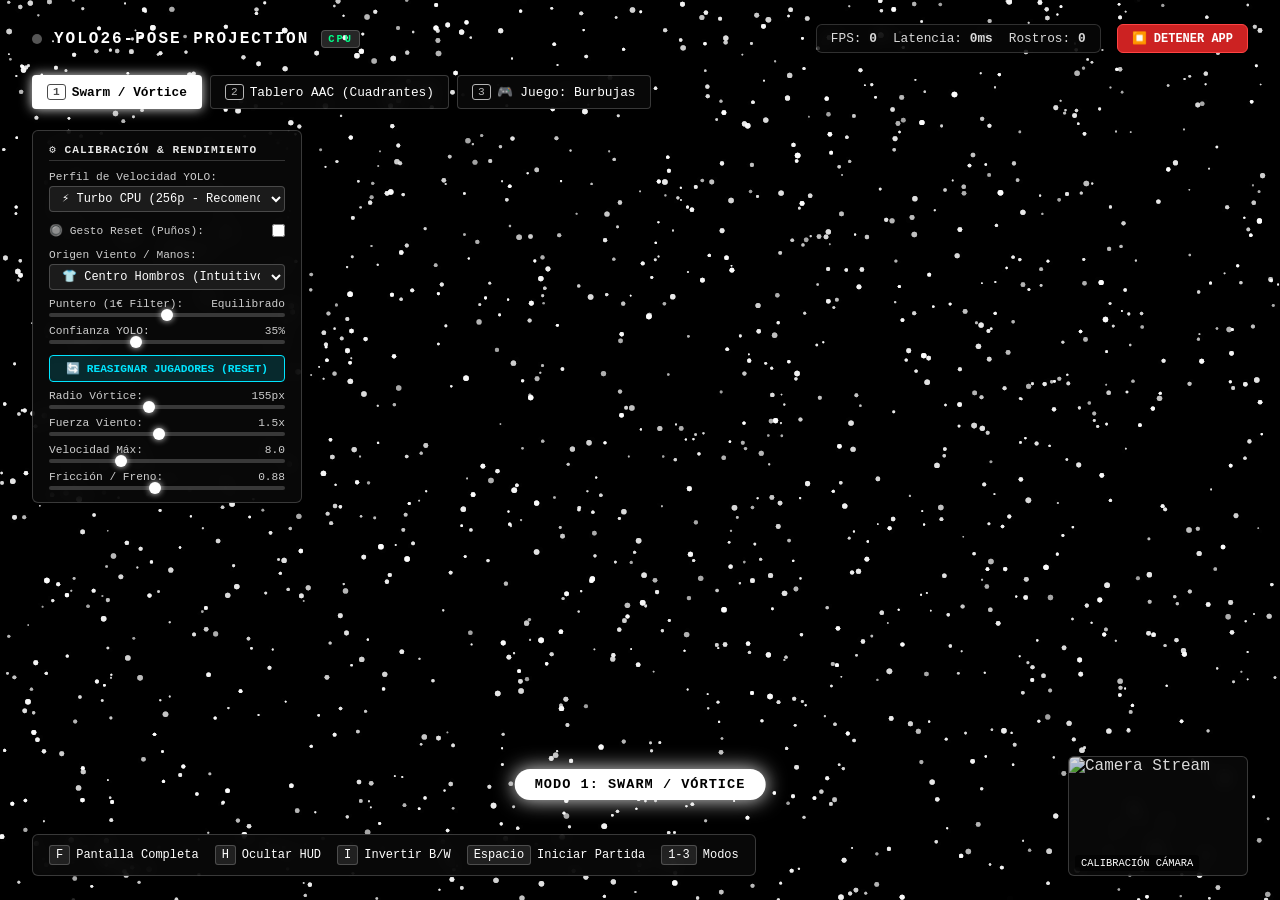
==== commit f1703ca8: "correccion de camara preview y apagado automatico de video feed al ocultar HUD" ====
--- a/templates/index.html
+++ b/templates/index.html
@@ -259,7 +259,7 @@
             </div>
 
             <div class="cam-preview-box">
-                <img src="/video_feed" alt="Camera Stream">
+                <img id="camPreviewImg" src="/video_feed" alt="Camera Stream">
                 <span class="cam-label">CALIBRACIÓN CÁMARA</span>
             </div>
         </footer>
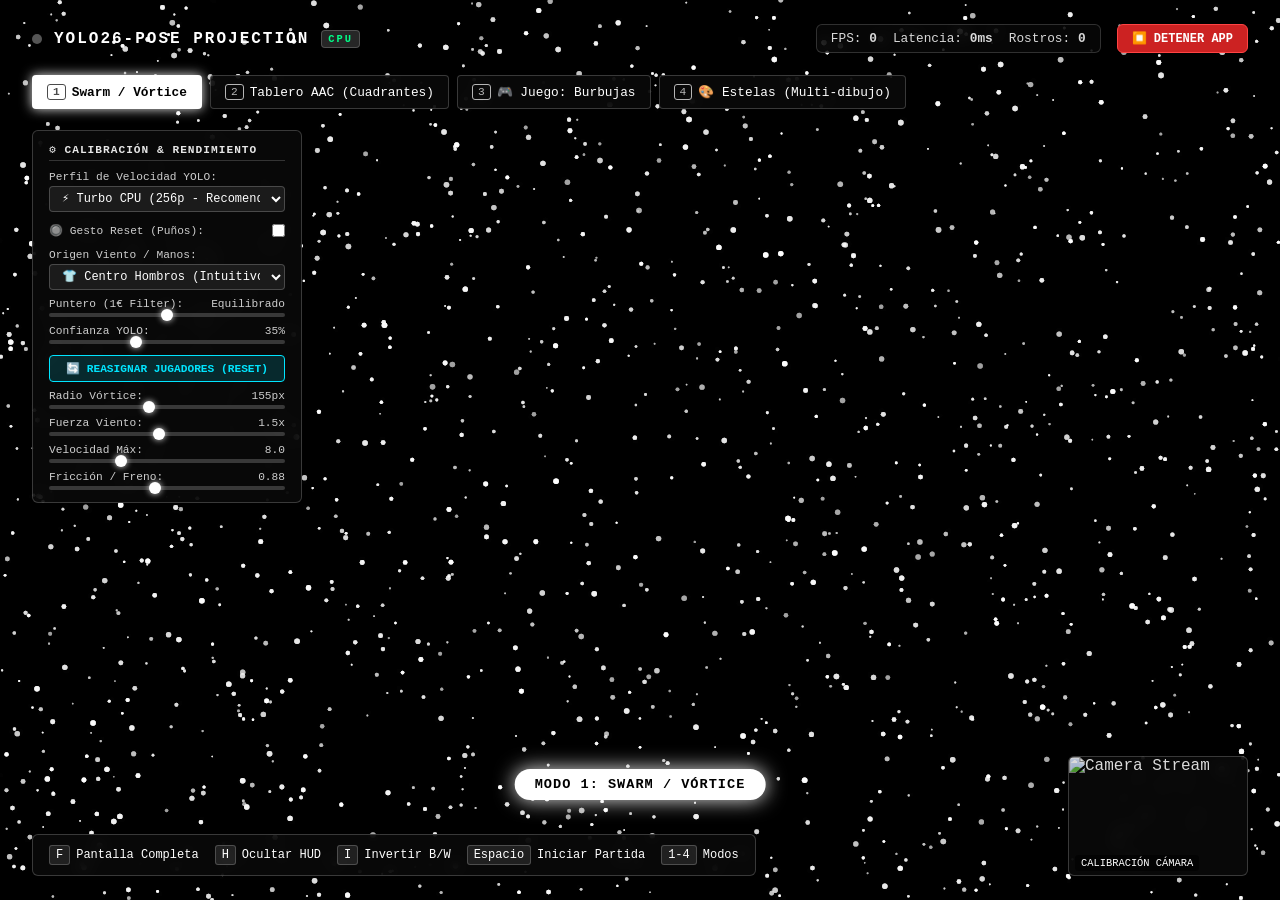
==== commit 9c46915e: "feat: agregar Modo 4 de estelas y dibujo colaborativo multi-persona con sliders de duracion y tamano" ====
--- a/templates/index.html
+++ b/templates/index.html
@@ -115,6 +115,7 @@
             <button class="mode-btn active" data-mode="swarm"><span class="key">1</span> Swarm / Vórtice</button>
             <button class="mode-btn" data-mode="quadrant"><span class="key">2</span> Tablero AAC (Cuadrantes)</button>
             <button class="mode-btn" data-mode="bubbles"><span class="key">3</span> 🎮 Juego: Burbujas</button>
+            <button class="mode-btn" data-mode="trails"><span class="key">4</span> 🎨 Estelas (Multi-dibujo)</button>
         </nav>
 
         <!-- Panel de Calibración Rápida en Vivo -->
@@ -182,6 +183,19 @@
                 <label>Fricción / Freno: <span id="frictionVal">0.88</span></label>
                 <input type="range" id="frictionSlider" min="0.80" max="0.98" value="0.88" step="0.01">
             </div>
+
+            <!-- Controles Específicos Modo 4: Estelas (Multi-dibujo) -->
+            <div id="trailsControls" class="tuning-group" style="border-top: 1px dashed var(--panel-border); padding-top: 6px; margin-top: 4px;">
+                <div class="tuning-title" style="color: #00ffcc; font-size: 0.68rem; margin-bottom: 4px;">🎨 CALIBRACIÓN ESTELAS</div>
+                <div class="tuning-row">
+                    <label>Duración Estela: <span id="trailDurationVal">3.5s</span></label>
+                    <input type="range" id="trailDurationSlider" min="1.0" max="10.0" value="3.5" step="0.5">
+                </div>
+                <div class="tuning-row">
+                    <label>Tamaño Punto / Trazo: <span id="pointSizeVal">16px</span></label>
+                    <input type="range" id="pointSizeSlider" min="6" max="36" value="16" step="2">
+                </div>
+            </div>
         </div>
 
         <!-- PANEL DE CONTROL ESPECÍFICO DEL JUEGO DE BURBUJAS -->
@@ -255,7 +269,7 @@
                 <span><kbd>H</kbd> Ocultar HUD</span>
                 <span><kbd>I</kbd> Invertir B/W</span>
                 <span><kbd>Espacio</kbd> Iniciar Partida</span>
-                <span><kbd>1-3</kbd> Modos</span>
+                <span><kbd>1-4</kbd> Modos</span>
             </div>
 
             <div class="cam-preview-box">
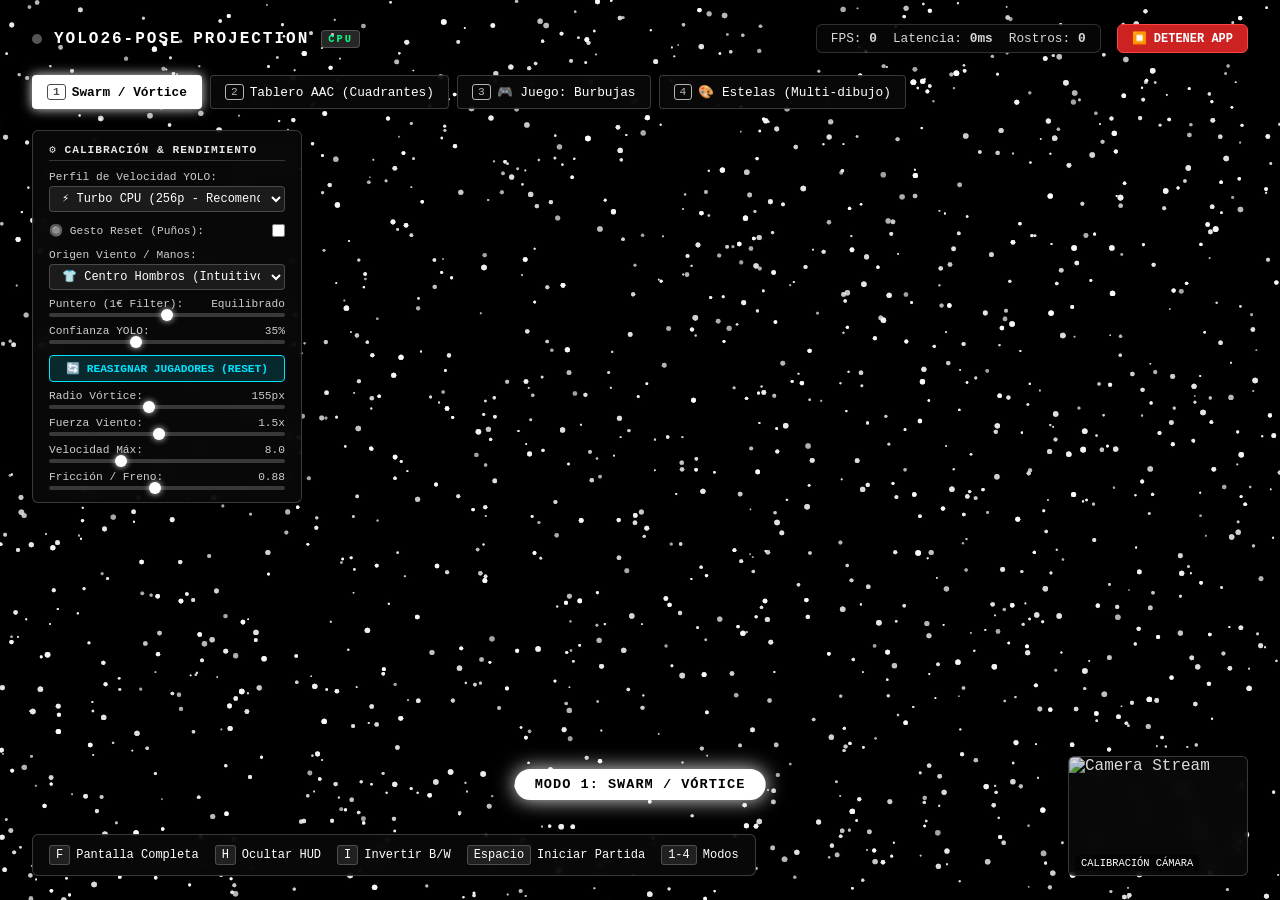
==== commit 77445fc5: "feat: cursor de icosaedro 3d giratorio y selector de control de dibujo (manos vs nariz) en Modo 4" ====
--- a/templates/index.html
+++ b/templates/index.html
@@ -188,11 +188,18 @@
             <div id="trailsControls" class="tuning-group" style="border-top: 1px dashed var(--panel-border); padding-top: 6px; margin-top: 4px;">
                 <div class="tuning-title" style="color: #00ffcc; font-size: 0.68rem; margin-bottom: 4px;">🎨 CALIBRACIÓN ESTELAS</div>
                 <div class="tuning-row">
+                    <label>Control de Dibujo:</label>
+                    <select id="trailSourceSelect" class="tuning-select" style="border-color: #00ffcc;">
+                        <option value="hands" selected>🙌 Manos + Hombros (Modo 1)</option>
+                        <option value="nose">👃 Nariz / Cabeza Directa</option>
+                    </select>
+                </div>
+                <div class="tuning-row">
                     <label>Duración Estela: <span id="trailDurationVal">3.5s</span></label>
                     <input type="range" id="trailDurationSlider" min="1.0" max="10.0" value="3.5" step="0.5">
                 </div>
                 <div class="tuning-row">
-                    <label>Tamaño Punto / Trazo: <span id="pointSizeVal">16px</span></label>
+                    <label>Tamaño Icosaedro / Trazo: <span id="pointSizeVal">16px</span></label>
                     <input type="range" id="pointSizeSlider" min="6" max="36" value="16" step="2">
                 </div>
             </div>
